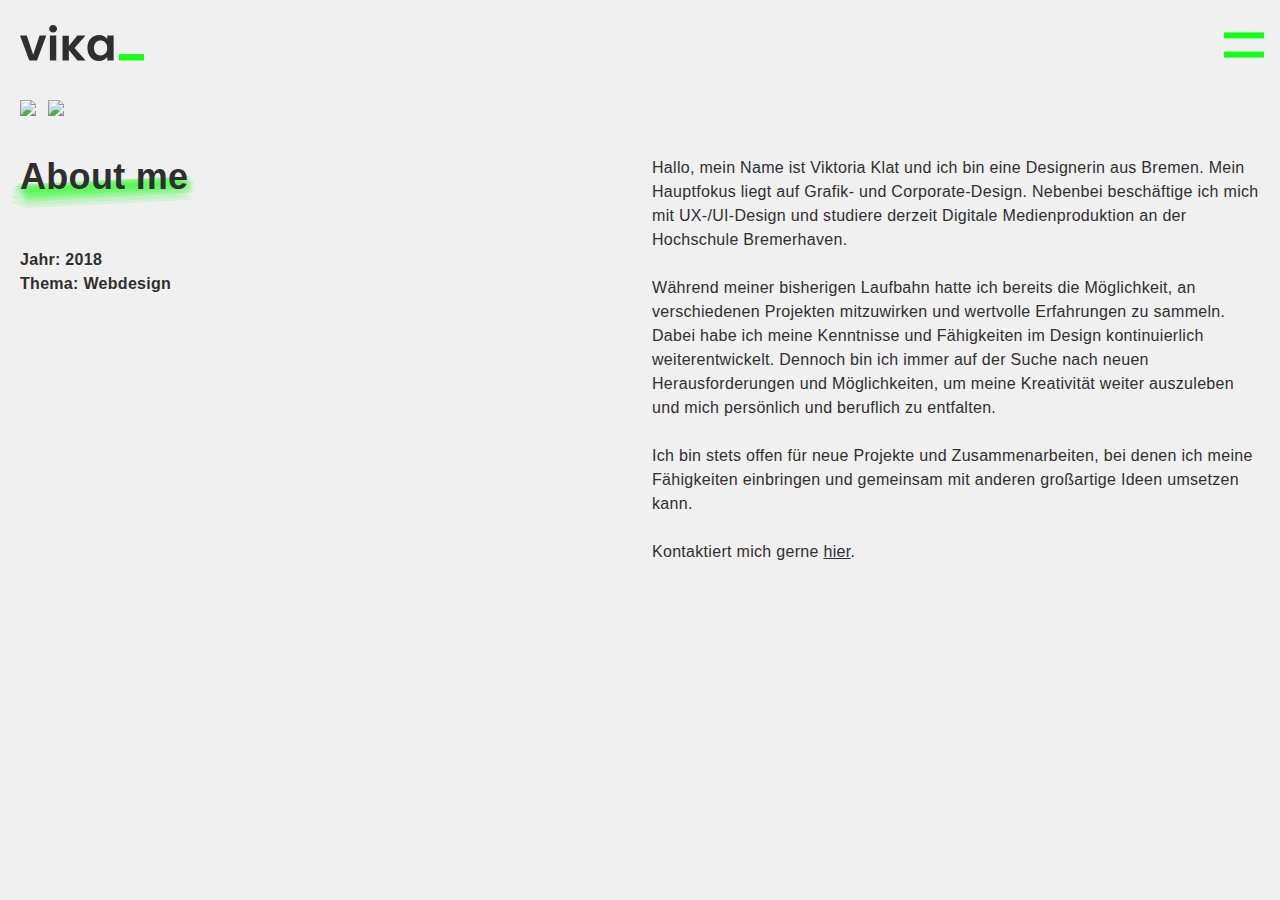
==== about.html @ b7ae320a "Add files via upload" ====
<!DOCTYPE html>
<html lang="en">
<head>
    <meta charset="UTF-8">
    <meta http-equiv="X-UA-Compatible" content="IE=edge">
    <meta name="viewport" content="width=device-width, initial-scale=1.0">

    <link rel="stylesheet" href="style.css">  <!-- Link für Css -->
    

    <title>Portfolio Landingpage / Design</title>
</head>
<body>
    <header>

        <!-- NAVIGATIONBAR-->
        <div class="nav_container">
            <nav class="navbar">
                <!--Logo and Link to Mainpage-->
                <div class="logo"><a href="index.html"><img src="Design_Img/logo/logo2.svg" alt=""> </a></div> 

                <!--Menu Burger/Button-->
                <div class="menu_btn">
                    <div class="menu_btn_lines"></div>
                </div>

                <!--List: Navigationbar-->
                <ul class="nav_ul" id="nav_ul">
                    <li class="nav_list"><a href="index.html" class="nav_a">Designs</a></li>
                    <li class="nav_list"><a href="about.html" class="nav_a">About</a></li>
                    <li class="nav_list"><a href="contact.html" class="nav_a">Contact</a></li>
                    <li class="nav_list"><a href="rechtliches.html" class="nav_a">Rechtliches</a></li>
                </ul>
            </nav>
        </div>

        <!--HOME-->
        <div class="project_content">

            <!--Project -->
            <div class="about_container" >

                <!--Project Gallery-->
                <div class="project_wrapper">

                    <div class="project_image_carousel">
                        <img src="Design_Img/about/bc21b998-2fc9-4804-b732-225d58946e20.jpg" alt="img" draggable="false"> 
                        <img src="Design_Img/about/3330d80b-5557-44e5-81b6-b65d6e66b2b2.jpg" alt="img" draggable="false">  
                    </div> 

                </div>

                <!--Project Description--> 
                <div class="text">
                    <div class="text_column">
                        <div class="titel last"> About me</div>
                        <div class="caption">Jahr: 2018</div>
                        <div class="caption">Thema: Webdesign</div>
                    </div>   
                    <div class="description"> 
                        Hallo, mein Name ist Viktoria Klat und ich bin eine Designerin aus Bremen. Mein Hauptfokus liegt auf Grafik- und Corporate-Design.
                        Nebenbei beschäftige ich mich mit UX-/UI-Design und studiere derzeit Digitale Medienproduktion an der Hochschule Bremerhaven.
                        <br><br>
                        Während meiner bisherigen Laufbahn hatte ich bereits die Möglichkeit, 
                        an verschiedenen Projekten mitzuwirken und wertvolle Erfahrungen zu sammeln. 
                        Dabei habe ich meine Kenntnisse und Fähigkeiten im Design kontinuierlich weiterentwickelt. 
                        Dennoch bin ich immer auf der Suche nach neuen Herausforderungen und Möglichkeiten, 
                        um meine Kreativität weiter auszuleben und mich persönlich und beruflich zu entfalten.
                        <br><br>
                        Ich bin stets offen für neue Projekte und Zusammenarbeiten, 
                        bei denen ich meine Fähigkeiten einbringen und gemeinsam mit anderen großartige 
                        Ideen umsetzen kann.
                        
                        <br><br>
                        Kontaktiert mich gerne <a href="mailto:viktoria.klat95@gmail.com">hier</a>.



                    </div>
                </div>
            </div>     
            
        </div>
    </header>
    
<script src="BurgerToggle.js"></script>
<script src="script.js" defer></script>

</body>
</html>
---- style.css ----
/* Str + # = Kommentar */

/* ----- COLOR DEFINITION ----- */
:root {
    --fontcolor: #2f2f2f;
    --background: #f0f0f0;
    --accent2: #16ff16;
}


* {
    box-sizing: border-box;
    margin: 0;
    padding: 0;
    font-family: Arial, Helvetica, sans-serif;
    color: var(--fontcolor);
    background-color: var(--background);
    
}

::selection {
    color: var(--accent2);
    background-color: var(--background);
}


/* ----- NAVIGATIONBAR ----- */
.nav_container {
    /* background-color: aqua; */
    padding: 10px 20px;
    margin: auto;           
    max-width:  114.75rem;                      /* ----- 1836px = 114.75rem ----- */
}

.navbar {
    /* background-color: rebeccapurple; */
    display: flex;
    align-items: center;
    justify-content: space-between;
    height: 70px;
}

/* ----- LOGO DESIGN ----- */
    .logo {
        z-index: 3;
        user-select: none;
    }

        .logo a img{
            /* background-color: forestgreen; */
            height: 36px;
            width: 100%;
        }


/* ----- MENU NATIGATION ----- */
    .nav_ul {
        /* background-color: yellow; */
        position: fixed;
        background-color: var(--background);
        list-style-type: none;
        display: block;
        left: 0;
        top: 0;
        height: 100vh;
        width: 100%;
        padding: 60px 35px;
        transform: translate(100vw);
        transition: transform 0.4s ease-in-out;  
        z-index: 2;   
        user-select: none;
    }

        /* ----- Menu Navigation Animation ----- */
            .nav_ul.open {
                transform: translate(0)
            }

    .nav_list {
        /* background-color: lightgreen; */
        max-width: 500px;
        display: flex;
        justify-content: center;
        margin: auto;
    }

    /* ----- MENU NATIGATION TEXT ----- */
        .nav_a {
            /* background-color: lightcoral; */
            text-decoration: none;
            font-weight: 600;
            font-size: 40px;
            letter-spacing: 0.15px;
            margin-top: 50px;
            position: relative;
            border: 0;
            z-index: 1;
        }

    /* ----- MENU NATIGATION HIGHLIGHT ANIMATION ----- */
        .nav_a::after {
            content: "";
            background-image: url(Design_Img/logo/strich1.svg);
            background-repeat: no-repeat;
            background-position: bottom ;
            position: absolute;
            width: 110%;
            height: 100%;
            top: 0;
            left: -10px;
            transform: scaleX(0) scaleY(0);
            transform-origin: right;
            z-index: -1;
            transition: transform 200ms ease-in;
        }

            .nav_a:hover::after {
                transform: scaleX(1) scaleY(1);
                transform-origin: left bottom;
            }


/* ----- MENU BURGER ----- */
    .menu_btn {
        /* background-color: chartreuse; */
        position: relative;
        display: flex;
        justify-content: center;
        align-items: center;
        width: 2rem;
        height: 2rem;
        cursor: pointer;
        z-index: 3;
        user-select: none;
    }

        /* ----- MENU BURGER LINIEN ----- */
            .menu_btn_lines::before,
            .menu_btn_lines {
                content: "";
                position: absolute;
                width: 2.5rem;
                height: 0.4rem;
                background-color: var(--accent2);
                transition: transform 0.6s ease-in-out;     
            }

            /* ----- MENU BURGER LINIEN Animation ----- */
                .menu_btn_lines::before {
                    transform: translateY(-1.2rem);
                }

                .menu_btn_lines {
                    transform: translateY(0.6rem);
                }

                .menu_btn.open .menu_btn_lines::before {
                    transform: rotate(90deg);
                }

                .menu_btn.open .menu_btn_lines {
                    transform: rotate(-45deg);
                }
        

/* ----- PROJECT DATA ----- */
.project_content {
    /* background-color: darkgoldenrod; */
    max-width: 114.75rem;
    margin: auto;
    padding: 10px 20px;
    display: flex;
    flex-direction: column;
}

.project_container {
    /* background-color: aqua;   */
    display: flex;
    align-items: center;
    justify-content: center;
    flex-direction: column;
    margin-bottom: 40px;
}

/* ----- PROJECT DATA TEXT ----- */
    /* ----- GESAMT ----- */
        .text {
            display: grid;
            grid-template-columns: 1fr 2fr;
            margin-top: 10px;
            
        }

    /* ----- TITEL + CAPTION ----- */
        .text_column {
            margin-right: 10px;
            
        }
        
        /* ----- TITEL ----- */    
                .titel {
                    width: fit-content;
                    height: fit-content;
                    font-size: 36px;
                    font-weight: bold;
                    letter-spacing: 0.3px;
                    padding-bottom: 10px;
                }

                    .last {
                        position: relative;
                        z-index: 1;
                    }

                    .last::after {
                        position: absolute;
                        content: "";
                        background: url(Design_Img/logo/strich1.svg);
                        background-repeat: no-repeat;
                        background-position: bottom;
                        width: 110%;
                        height: 100%;
                        z-index: -1;
                        top: 0;
                        left: -10px;
                    }
        /* ----- CAPTION ----- */        
                .caption {
                    margin-top: 40px;
                    line-height: 1.5em;
                    font-size: 16px;
                    letter-spacing: 0.3px;
                    font-weight: bold;
                }

                .caption:last-child {
                    margin-top: 0;
                    margin-bottom: 40px;
                }

    /* ----- DESCRIPTION ----- */        
            .description {
                line-height: 1.5em;
                font-size: 16px;
                letter-spacing: 0.3px;
                margin-left: 12px;
                margin-bottom: 40px;
            }

/* ----- PROJECT DATA GALLERY ----- */           
        .project_wrapper {
            user-select: none;
            max-width: 114.75rem;
            margin-bottom: 40px;
            position: relative;
            }

            .project_wrapper a {
                background-color: transparent;
                top: 50%;
                padding: 10px 25px;
                font-size: 40px;
                cursor: pointer;
                border-radius: 50px;
                font-weight: bold;
                position: absolute;
                transform: translateY(-50%);
                color: #16ff16;
            }

                .project_wrapper a:first-child {
                    left: -10px;
                    display: none;
                }

                .project_wrapper a:last-child {
                    right: -10px;
                }

            .project_wrapper .project_image_carousel {
                font-size: 0px;
                cursor: pointer;
                white-space: nowrap;
                overflow: hidden;
                scroll-behavior: smooth;
            }

            .project_image_carousel.dragging {
                cursor: grab;
                scroll-behavior: auto;
            }

            .project_image_carousel.dragging img{
                pointer-events: none;
            }

            .project_image_carousel img{
                height: 600px;
                object-fit: cover;
                width: calc(100% / 3);
                margin-left: 12px;
            }

                .project_image_carousel img:first-child {
                margin-left: 0px;
                }


/* ----- HOME ----- */
.project_wrapper_overview {
    /* background-color: darkgoldenrod;  */
    user-select: none;
    max-width: 114.75rem;
    margin: auto;
    padding: 10px 20px;
    display: flex;
    cursor: pointer;
}

.project_image_overview {
    /* background-color: #252a55; */
    font-size: 0;
    margin-left: -12px;
    
}

.project_image_overview img {
    /* background-color: bisque; */
    height: 600px;
    object-fit: cover;
    width: calc(100% / 3);
    padding-left: 12px;
    margin-bottom: 40px;
}



/* ----- CONTACT ----- */
.contact_titel {
    /* background-color: brown; */
    padding-bottom: 10px;
    font-size: 36px;
    font-weight: bold;
    letter-spacing: 0.3px;
}

.contact_titel:last-child {
    padding-bottom: 40px;
}

/* ----- RECHTLICHES ----- */
.rechtliches_titel {
    font-size: 30px;
    font-weight: bold;
    letter-spacing: 0.3px;
    padding-bottom: 20px;
}

.rechtliches_description, .rechtliches_description2 {
    letter-spacing: 0.3px;
    font-weight: bold;
    padding-bottom: 10px;
}

    .rechtliches_description2 {
        font-size: 20px;
    }

    .rechtliches_description {
        font-size: 16px;
    }

.rechtliches_container .description {
    margin-left: 0;
}

.datenschutz_ul .description {
    margin-left: 20px;
    margin-bottom: 0px;
}

    .datenschutz_ul .description:last-child {
        margin-bottom: 40px;
    }
    

@media screen and (max-width: 1400px) {

    /* ----- HOME ----- */
    .project_image_carousel img{
        width: calc(100% / 2);
    }

    .text {
        grid-template-columns: 1fr 1fr;
    }

    /* ----- DETAIl ----- */
    .project_image_overview img {
        width: calc(100% / 2);
    }
}

@media screen and (max-width: 900px) {

    /* ----- HOME ----- */
    .project_image_carousel img{
        width: 100%;
    }

    .text {
        display: flex;
        flex-direction: column;
    }

    .description {
        margin-left: 0;
    }

    /* ----- DETAIl ----- */

    .project_image_overview img {
        width: 100% ;
    }
}
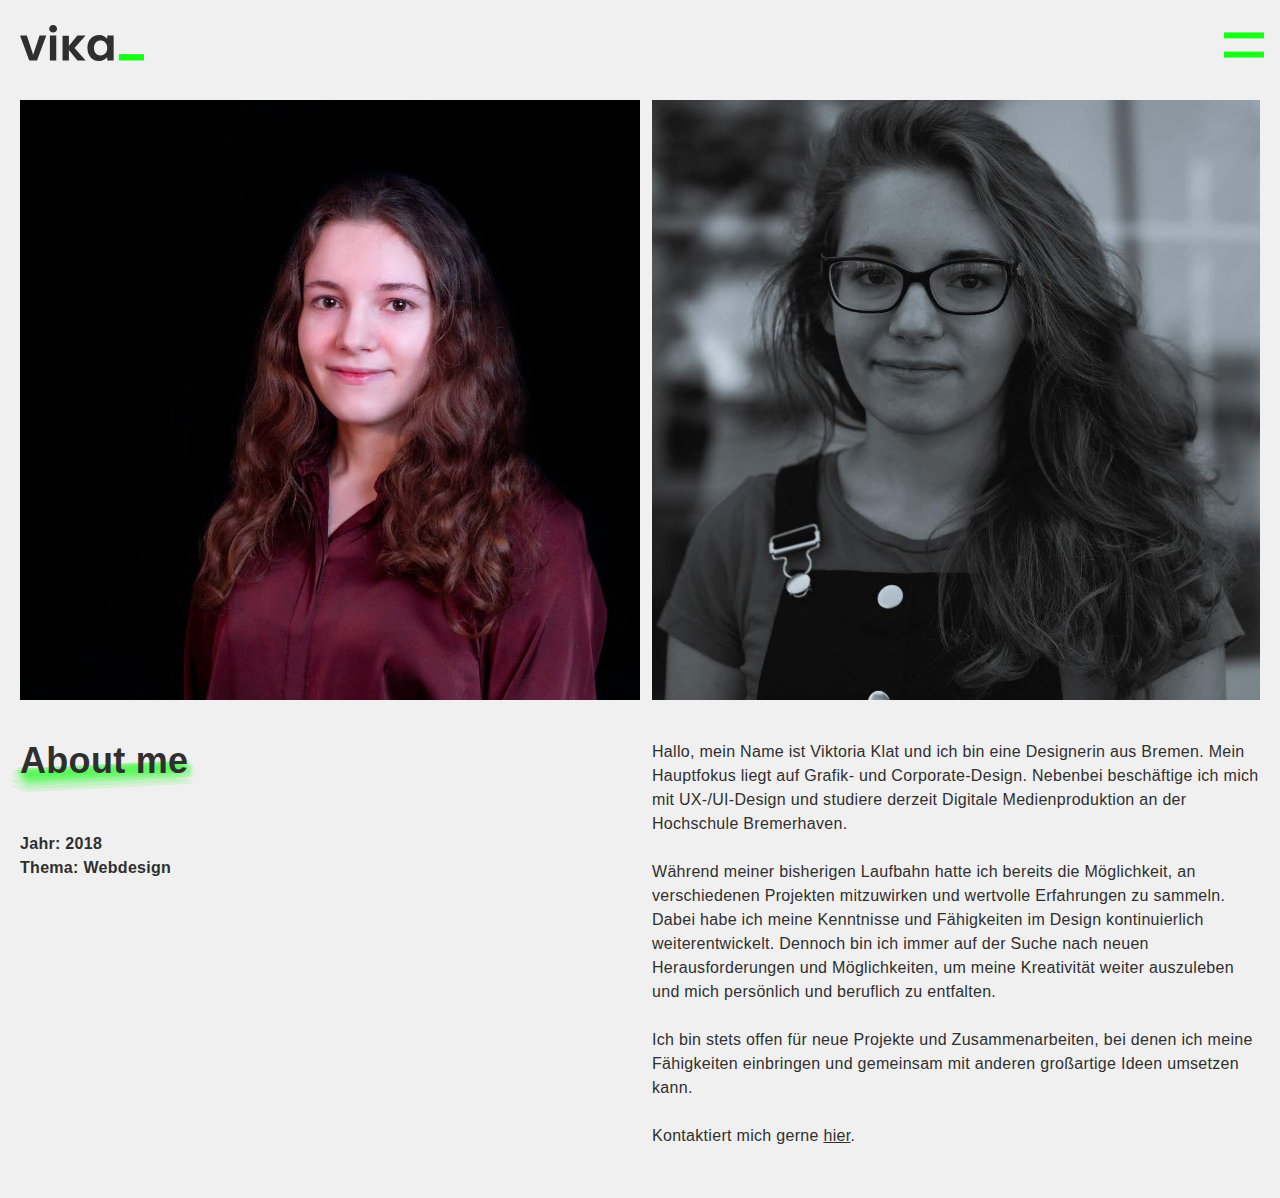
==== commit bfe6a1ac: "Update about.html" ====
--- a/about.html
+++ b/about.html
@@ -44,8 +44,8 @@
                 <div class="project_wrapper">
 
                     <div class="project_image_carousel">
-                        <img src="Design_Img/about/bc21b998-2fc9-4804-b732-225d58946e20.jpg" alt="img" draggable="false"> 
-                        <img src="Design_Img/about/3330d80b-5557-44e5-81b6-b65d6e66b2b2.jpg" alt="img" draggable="false">  
+                        <img src="Design_Img/About/bc21b998-2fc9-4804-b732-225d58946e20.jpg" alt="img" draggable="false"> 
+                        <img src="Design_Img/About/3330d80b-5557-44e5-81b6-b65d6e66b2b2.jpg" alt="img" draggable="false">  
                     </div> 
 
                 </div>
@@ -87,4 +87,4 @@
 <script src="script.js" defer></script>
 
 </body>
-</html>+</html>
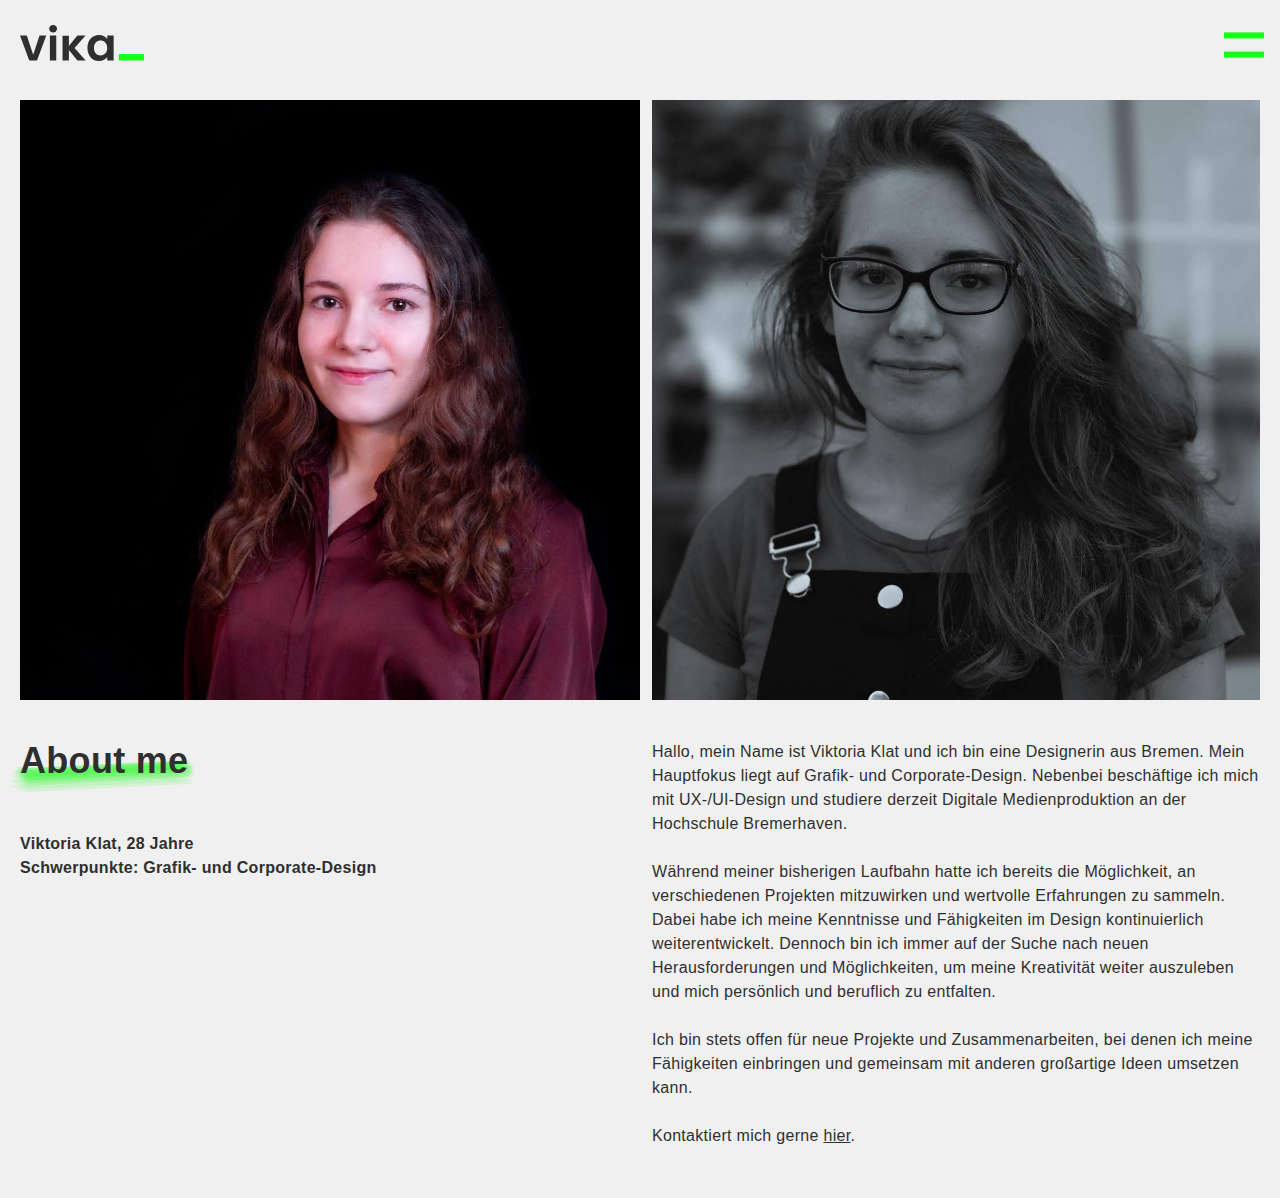
==== commit 7e6548ea: "Update about.html" ====
--- a/about.html
+++ b/about.html
@@ -6,7 +6,7 @@
     <meta name="viewport" content="width=device-width, initial-scale=1.0">
 
     <link rel="stylesheet" href="style.css">  <!-- Link für Css -->
-    
+    <script src="script.js" defer></script>
 
     <title>Portfolio Landingpage / Design</title>
 </head>
@@ -54,8 +54,8 @@
                 <div class="text">
                     <div class="text_column">
                         <div class="titel last"> About me</div>
-                        <div class="caption">Jahr: 2018</div>
-                        <div class="caption">Thema: Webdesign</div>
+                        <div class="caption">Viktoria Klat, 28 Jahre</div>
+                        <div class="caption">Schwerpunkte: Grafik- und Corporate-Design</div>
                     </div>   
                     <div class="description"> 
                         Hallo, mein Name ist Viktoria Klat und ich bin eine Designerin aus Bremen. Mein Hauptfokus liegt auf Grafik- und Corporate-Design.
@@ -84,7 +84,7 @@
     </header>
     
 <script src="BurgerToggle.js"></script>
-<script src="script.js" defer></script>
+
 
 </body>
 </html>
--- a/style.css
+++ b/style.css
@@ -422,4 +422,9 @@
     .project_image_overview img {
         width: 100% ;
     }
-}+    
+     /* ----- CONTACT ----- */
+    .contact_titel {
+        font-size: 25px;
+    }
+}
